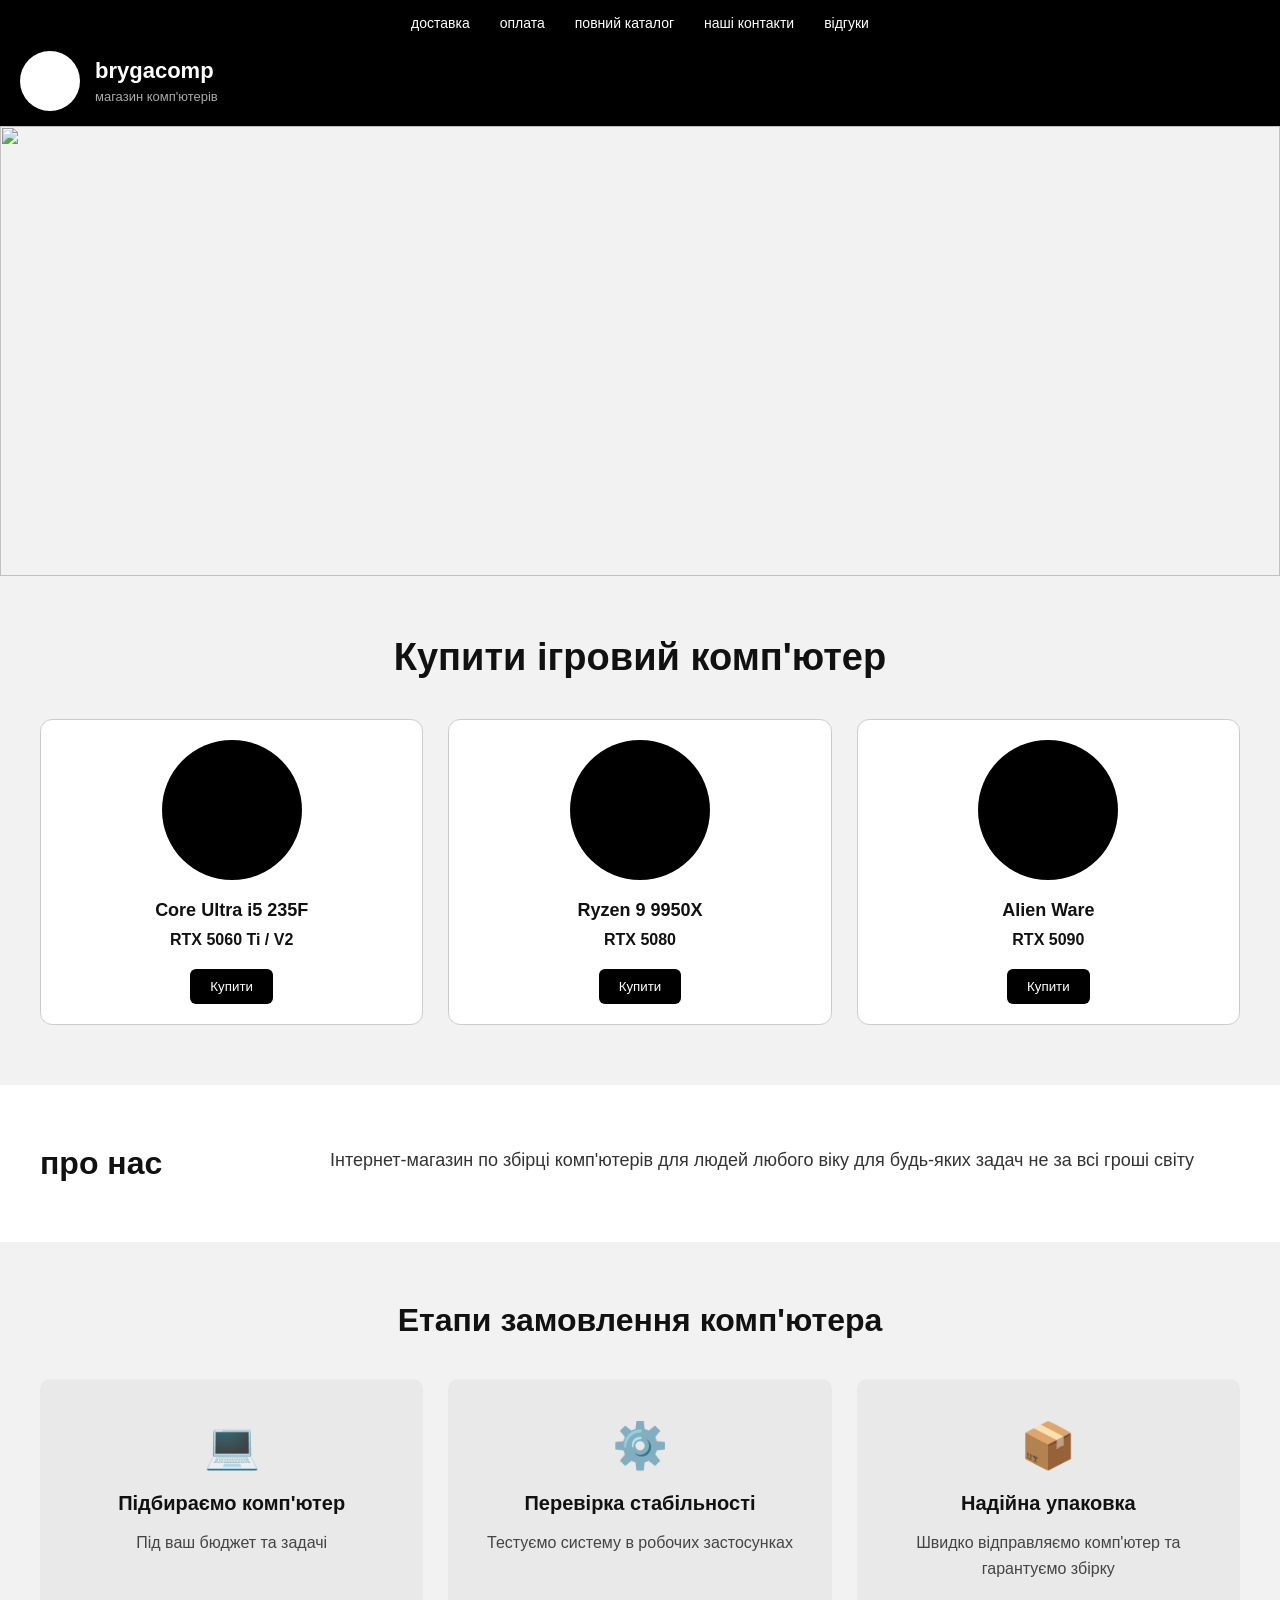
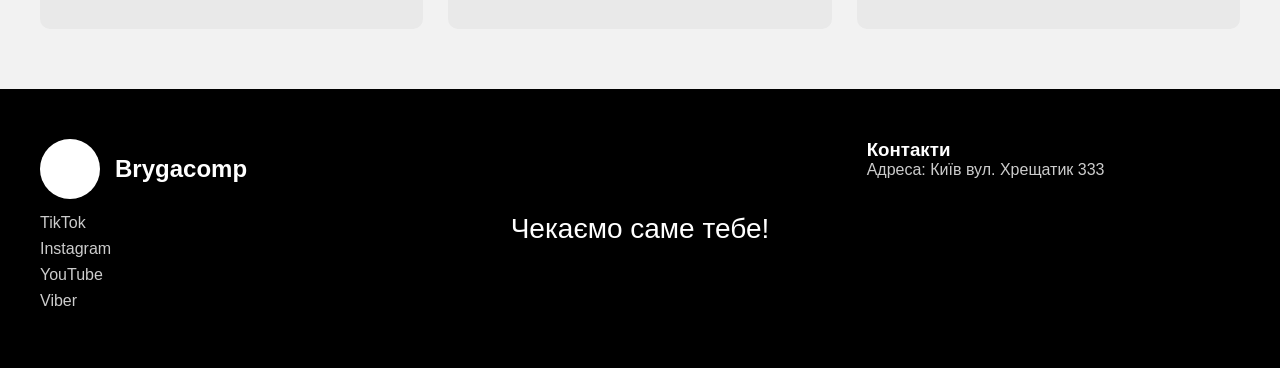
==== index.html @ 9435cb13 "Add files via upload" ====
<!DOCTYPE html>
<html lang="uk">
<head>
  <meta charset="UTF-8" />
  <meta name="viewport" content="width=device-width, initial-scale=1.0"/>
  <title>Brygacomp</title>
  <link rel="Stylesheet" href="style.css">
  </head>
<body>

  <header>

    <nav class="top-menu">
      <a href="delivery.html">доставка</a>
      <a href="delivery.html">оплата</a>
      <a href="catalog.html">повний каталог</a> <a href="contacts.html">наші контакти</a>
      <a href="contacts.html">відгуки</a>
    </nav>

    <div class="logo-block">

      <div class="logo">
        <img src="assets/logo.png" alt="">
      </div>

      <div class="logo-text">
        <h1>brygacomp</h1>
        <p>магазин комп'ютерів</p>
      </div>

    </div>

  </header>

  <section class="hero">
    <img src="assets/hero.png" alt="">
  </section>

  <section class="products">

    <h2>Купити ігровий комп'ютер</h2>

    <div class="products-grid">

      <div class="card">

        <div class="card-image">
          <img src="assets/image 2.png" alt="">
        </div>

        <h3>Core Ultra i5 235F</h3>

        <div class="price">RTX 5060 Ti / V2</div>

        <button>Купити</button>

      </div>

      <div class="card">

        <div class="card-image">
          <img src="assets/image 3.png" alt="">
        </div>

        <h3>Ryzen 9 9950X</h3>

        <div class="price">RTX 5080</div>

        <button>Купити</button>

      </div>

      <div class="card">

        <div class="card-image">
          <img src="assets/image 4.png" alt="">
        </div>

        <h3>Alien Ware</h3>

        <div class="price">RTX 5090</div>

        <button>Купити</button>

      </div>

    </div>

  </section>

  <section class="about">

    <div class="about-wrapper">

      <h2>про нас</h2>

      <p>
        Інтернет-магазин по збірці комп'ютерів для людей
        любого віку для будь-яких задач не за всі гроші світу
      </p>

    </div>

  </section>

  <section class="steps">

    <h2 class="steps-title">Етапи замовлення комп'ютера</h2>

    <div class="steps-grid">

      <div class="step-card">
        <div class="icon">💻</div>
        <h3>Підбираємо комп'ютер</h3>
        <p>Під ваш бюджет та задачі</p>
      </div>

      <div class="step-card">
        <div class="icon">⚙️</div>
        <h3>Перевірка стабільності</h3>
        <p>Тестуємо систему в робочих застосунках</p>
      </div>

      <div class="step-card">
        <div class="icon">📦</div>
        <h3>Надійна упаковка</h3>
        <p>Швидко відправляємо комп'ютер та гарантуємо збірку</p>
      </div>

    </div>

  </section>

  <footer>

    <div class="footer-wrapper">

      <div>

        <div class="footer-logo">

          <div class="logo">
            <img src="https://cdn-icons-png.flaticon.com/512/3524/3524659.png" alt="">
          </div>

          <h2>Brygacomp</h2>

        </div>

        <ul>
          <li>TikTok</li>
          <li>Instagram</li>
          <li>YouTube</li>
          <li>Viber</li>
        </ul>

      </div>

      <div class="footer-center">
        Чекаємо саме тебе!
      </div>

      <div class="footer-right">
        <h3>Контакти</h3>
        <p>Адреса: Київ вул. Хрещатик 333</p>
      </div>

    </div>

  </footer>

</body>
</html>
---- style.css ----
*{
    margin:0;
    padding:0;
    box-sizing:border-box;
    font-family:Arial, sans-serif;
}

body{
    background:#f2f2f2;
    color:#111;
}

img{
    width:100%;
    display:block;
}

a{
    text-decoration:none;
    color:white;
}

/* HEADER */

header{
    background:#000;
    color:white;
    padding:15px 20px;
}

.top-menu{
    display:flex;
    justify-content:center;
    gap:30px;
    flex-wrap:wrap;
    margin-bottom:20px;
}

.top-menu a{
    font-size:14px;
    transition:0.3s;
}

.top-menu a:hover{
    color:#9b7bff;
}

.logo-block{
    display:flex;
    align-items:center;
    gap:15px;
}

.logo{
    width:60px;
    height:60px;
    border-radius:50%;
    background:white;
    display:flex;
    align-items:center;
    justify-content:center;
    overflow:hidden;
}

.logo img{
    width:45px;
}

.logo-text h1{
    font-size:22px;
    margin-bottom:5px;
}

.logo-text p{
    font-size:13px;
    color:#aaa;
}

/* HERO */

.hero img{
    width:100%;
    height:450px;
    object-fit:cover;
}

/* PRODUCTS */

.products{
    padding:60px 20px;
    text-align:center;
}

.products h2{
    font-size:38px;
    margin-bottom:40px;
}

.products-grid{
    display:grid;
    grid-template-columns:repeat(3, 1fr);
    gap:25px;
    max-width:1200px;
    margin:auto;
}

.card{
    background:white;
    border:1px solid #ccc;
    border-radius:12px;
    padding:20px;
    transition:0.3s;
}

.card:hover{
    transform:translateY(-5px);
    box-shadow:0 5px 20px rgba(0,0,0,0.1);
}

.card-image{
    width:140px;
    height:140px;
    border-radius:50%;
    overflow:hidden;
    margin:0 auto 20px;
    background:#000;
}

.card h3{
    font-size:18px;
    margin-bottom:10px;
}

.price{
    margin-bottom:20px;
    font-weight:bold;
}

button{
    padding:10px 20px;
    border:none;
    background:#000;
    color:white;
    border-radius:6px;
    cursor:pointer;
    transition:0.3s;
}

button:hover{
    background:#6e42ff;
}

/* ABOUT */

.about{
    padding:60px 20px;
    background:white;
}

.about-wrapper{
    max-width:1200px;
    margin:auto;
    display:grid;
    grid-template-columns:250px 1fr;
    gap:40px;
    align-items:start;
}

.about h2{
    font-size:32px;
}

.about p{
    font-size:18px;
    line-height:1.7;
    color:#333;
}

/* STEPS */

.steps{
    padding:60px 20px;
}

.steps-title{
    text-align:center;
    font-size:32px;
    margin-bottom:40px;
}

.steps-grid{
    max-width:1200px;
    margin:auto;
    display:grid;
    grid-template-columns:repeat(3, 1fr);
    gap:25px;
}

.step-card{
    background:#e9e9e9;
    border-radius:10px;
    padding:40px 25px;
    text-align:center;
    min-height:250px;
}

.step-card h3{
    margin-top:20px;
    margin-bottom:15px;
    font-size:20px;
}

.step-card p{
    color:#444;
    line-height:1.6;
}

.icon{
    font-size:45px;
}

/* FOOTER */

footer{
    background:#000;
    color:white;
    padding:50px 20px;
}

.footer-wrapper{
    max-width:1200px;
    margin:auto;
    display:grid;
    grid-template-columns:1fr 1fr 1fr;
    gap:40px;
    align-items:start;
}

.footer-logo{
    display:flex;
    align-items:center;
    gap:15px;
    margin-bottom:15px;
}

footer ul{
    list-style:none;
    margin-top:10px;
}

footer li{
    margin-bottom:8px;
    color:#ccc;
}

.footer-center{
    text-align:center;
    font-size:28px;
    align-self:center;
}

.footer-right p{
    margin-bottom:10px;
    color:#ccc;
}

/* TABLET */

@media(max-width:900px){

    .products-grid{
    grid-template-columns:repeat(2, 1fr);
    }

    .steps-grid{
    grid-template-columns:1fr;
    }

    .about-wrapper{
    grid-template-columns:1fr;
    }

    .footer-wrapper{
    grid-template-columns:1fr;
    text-align:center;
    }

    .footer-logo{
    justify-content:center;
    }
}

/* MOBILE */

@media(max-width:600px){

    .top-menu{
    gap:15px;
    }

    .products h2{
    font-size:28px;
    }

    .products-grid{
    grid-template-columns:1fr;
    }

    .hero img{
    height:250px;
    }

    .card-image{
    width:110px;
    height:110px;
    }

    .about p{
    font-size:16px;
    }

    .steps-title{
    font-size:26px;
    }

    .footer-center{
    font-size:22px;
    }
}
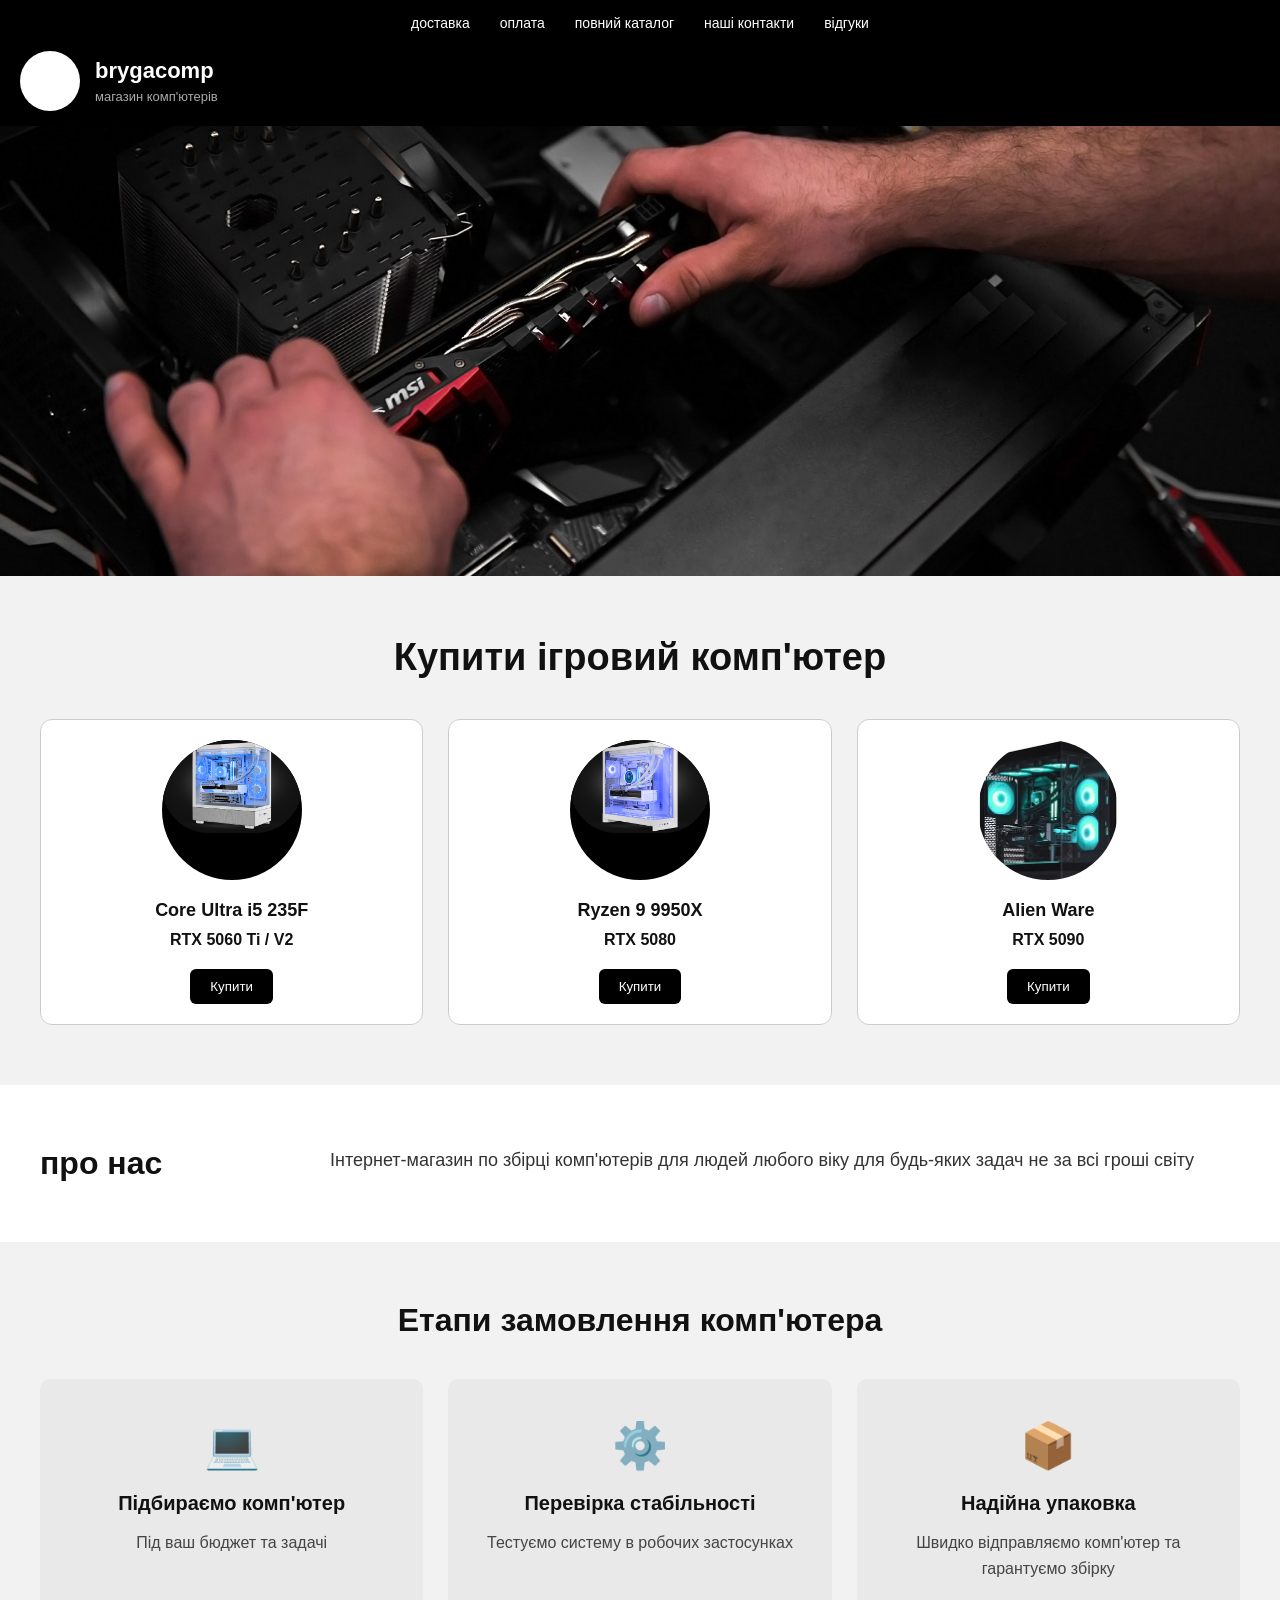
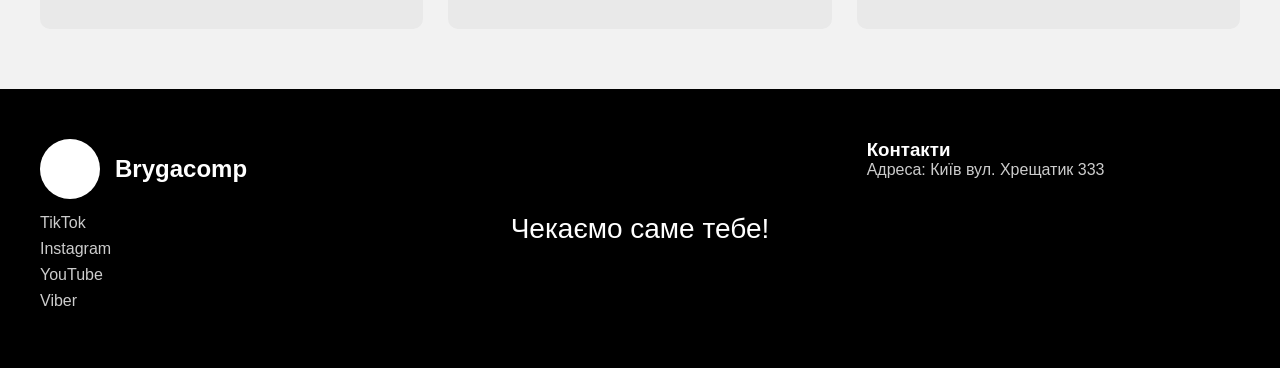
==== commit dc4d639c: "Update index.html" ====
--- a/index.html
+++ b/index.html
@@ -20,7 +20,7 @@
     <div class="logo-block">
 
       <div class="logo">
-        <img src="assets/logo.png" alt="">
+        <img src="https://github.com/ggjjggaf-cloud/ggjjgg-cloud.github.io/blob/main/assets/logo.png" alt="">
       </div>
 
       <div class="logo-text">
